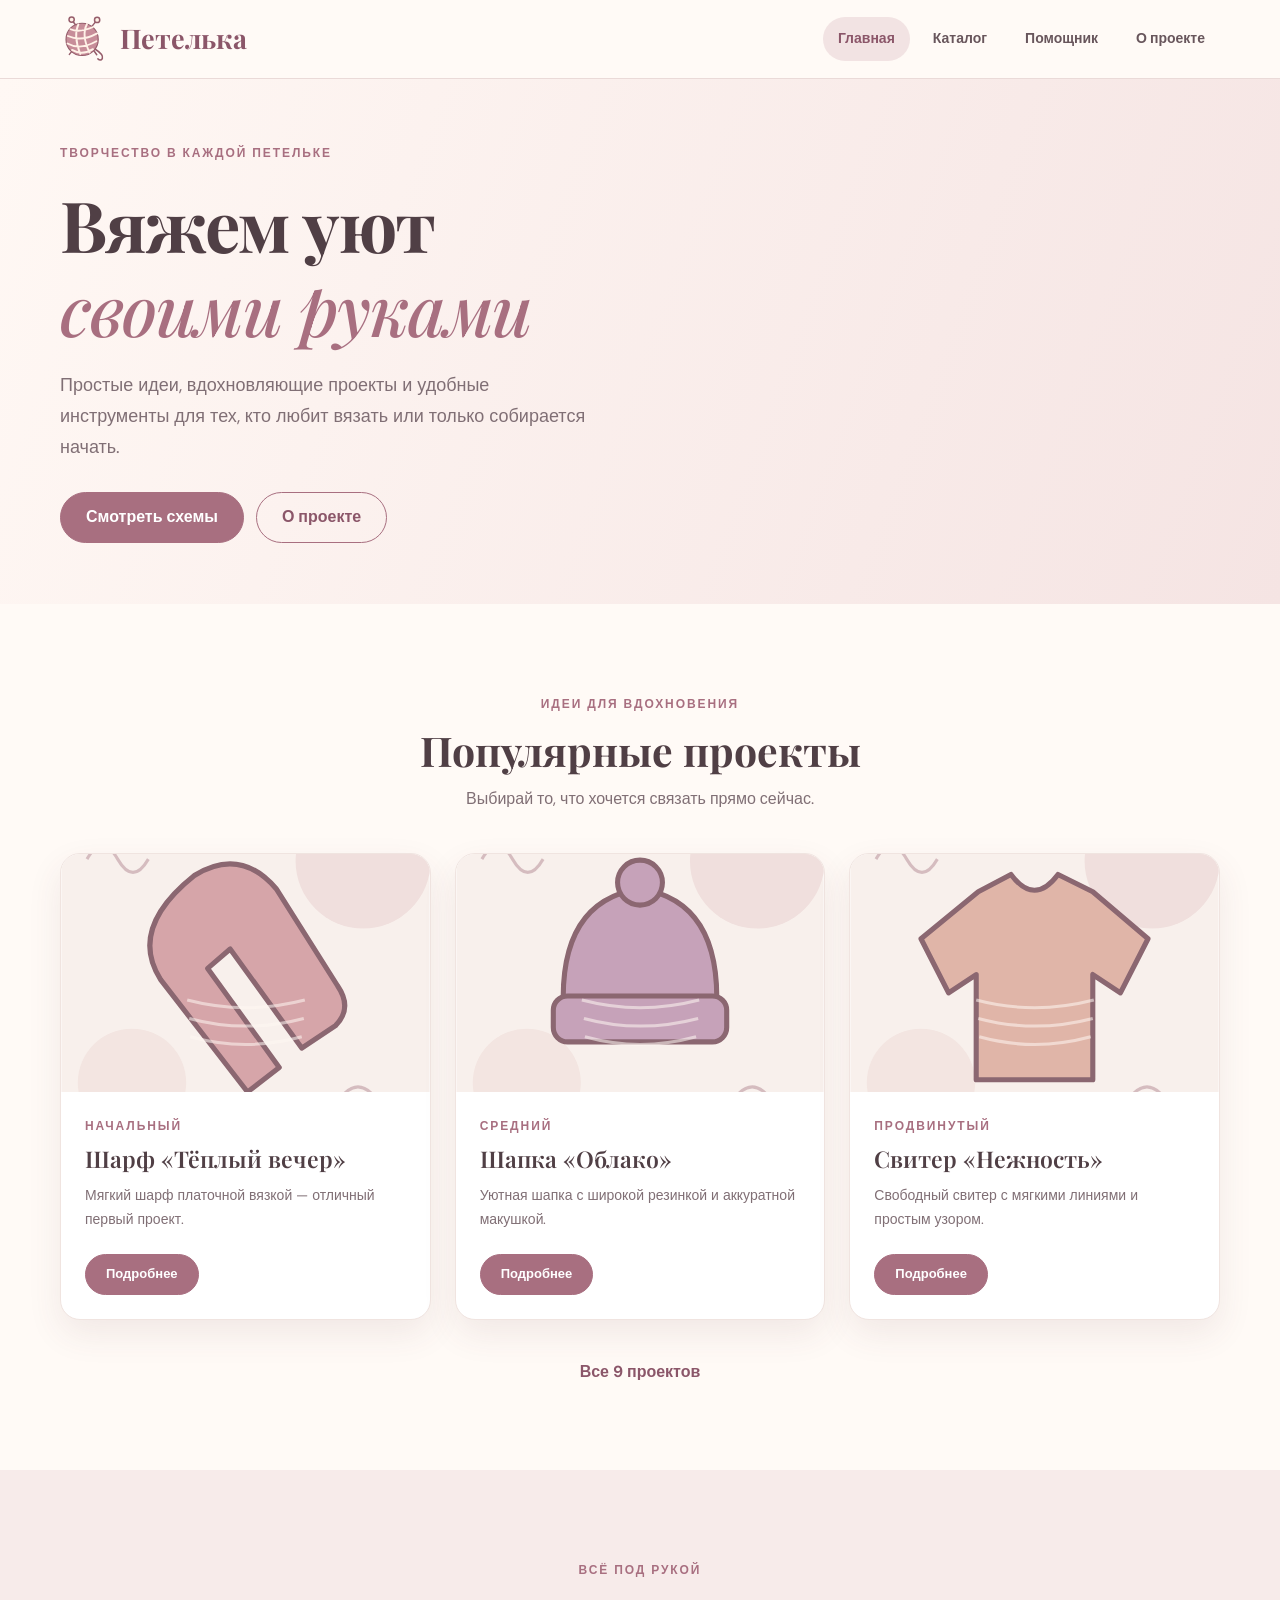
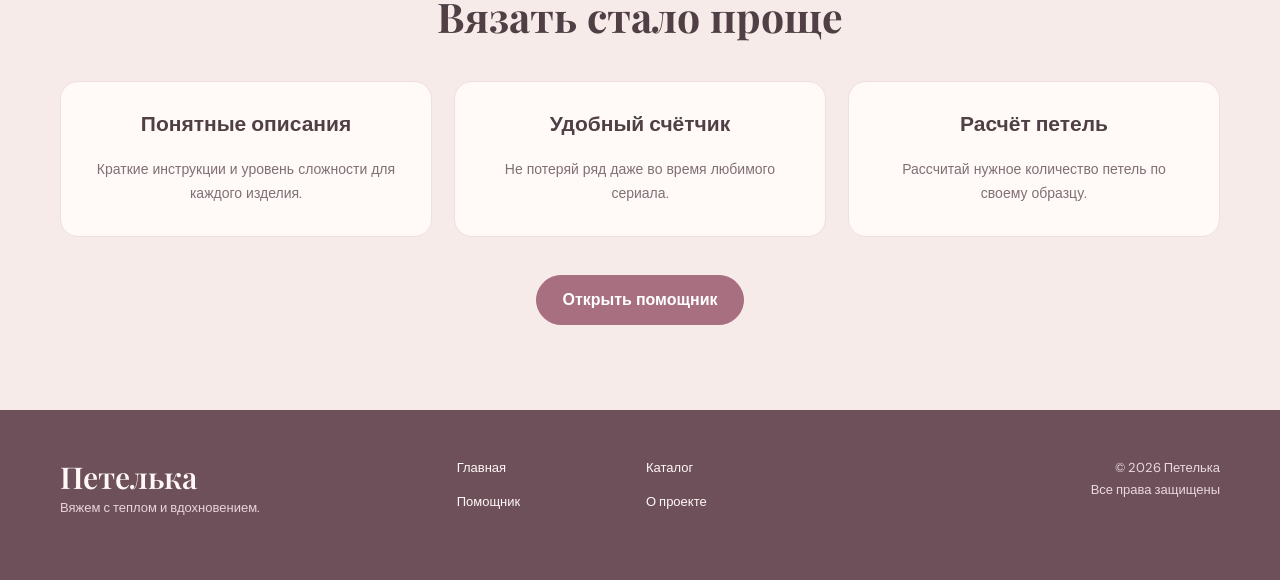
==== index.html @ 20da12c6 "Initial commit: Petelka website" ====
<!DOCTYPE html>
<html lang="ru">
 <head>
  <meta charset="utf-8"/>
  <meta content="width=device-width, initial-scale=1.0" name="viewport"/>
  <meta content="Петелька - уютный сайт о вязании: схемы, полезные инструменты и вдохновение." name="description"/>
  <title>
   Главная — Петелька
  </title>
  <link href="css/style.css" rel="stylesheet"/>
  <script defer="" src="js/main.js">
  </script>
 </head>
 <body>
  <header class="site-header">
   <div class="container site-header__inner">
    <a class="site-header__brand" href="index.html">
     <img alt="Клубок со спицами" class="site-header__logo-img" src="images/logo.svg"/>
     <span>
      Петелька
     </span>
    </a>
    <nav aria-label="Основная навигация" class="site-header__nav">
     <a class="site-header__link is-active" href="index.html">
      Главная
     </a>
     <a class="site-header__link" href="catalog.html">
      Каталог
     </a>
     <a class="site-header__link" href="helper.html">
      Помощник
     </a>
     <a class="site-header__link" href="about.html">
      О проекте
     </a>
    </nav>
   </div>
  </header>
  <main>
   <section class="hero">
    <div class="container hero__inner">
     <div>
      <span class="eyebrow">
       Творчество в каждой петельке
      </span>
      <h1>
       Вяжем уют
       <br/>
       <em>
        своими руками
       </em>
      </h1>
      <p>
       Простые идеи, вдохновляющие проекты и удобные инструменты для тех, кто любит вязать или только собирается начать.
      </p>
      <div class="hero__actions">
       <a class="button" href="catalog.html">
        Смотреть схемы 
       </a>
       <a class="button button--outline" href="about.html">
        О проекте
       </a>
      </div>
     </div>
    </div>
   </section>
   <section class="section container">
    <div class="section__heading">
     <span class="eyebrow">
      Идеи для вдохновения
     </span>
     <h2>
      Популярные проекты
     </h2>
     <p>
      Выбирай то, что хочется связать прямо сейчас.
     </p>
    </div>
    <div class="cards">
     <article class="product-card">
      <img alt="Шарф «Тёплый вечер»" loading="lazy" src="images/scarf.svg"/>
      <div class="product-card__content">
       <span class="eyebrow">
        Начальный
       </span>
       <h3>
        Шарф «Тёплый вечер»
       </h3>
       <p>
        Мягкий шарф платочной вязкой — отличный первый проект.
       </p>
       <a class="button button--small" href="catalog.html?item=scarf">
        Подробнее 
       </a>
      </div>
     </article>
     <article class="product-card">
      <img alt="Шапка «Облако»" loading="lazy" src="images/hat.svg"/>
      <div class="product-card__content">
       <span class="eyebrow">
        Средний
       </span>
       <h3>
        Шапка «Облако»
       </h3>
       <p>
        Уютная шапка с широкой резинкой и аккуратной макушкой.
       </p>
       <a class="button button--small" href="catalog.html?item=hat">
        Подробнее 
       </a>
      </div>
     </article>
     <article class="product-card">
      <img alt="Свитер «Нежность»" loading="lazy" src="images/sweater.svg"/>
      <div class="product-card__content">
       <span class="eyebrow">
        Продвинутый
       </span>
       <h3>
        Свитер «Нежность»
       </h3>
       <p>
        Свободный свитер с мягкими линиями и простым узором.
       </p>
       <a class="button button--small" href="catalog.html?item=sweater">
        Подробнее        </a>
      </div>
     </article>
    </div>
    <div class="section__action">
     <a class="text-link" href="catalog.html">
      Все 9 проектов 
     </a>
    </div>
   </section>
   <section class="section section--tinted">
    <div class="container">
     <div class="section__heading">
      <span class="eyebrow">
       Всё под рукой
      </span>
      <h2>
       Вязать стало проще
      </h2>
     </div>
     <div class="features">
      <article>
       <h3>
        Понятные описания
       </h3>
       <p>
        Краткие инструкции и уровень сложности для каждого изделия.
       </p>
      </article>
      <article>
       <h3>
        Удобный счётчик
       </h3>
       <p>
        Не потеряй ряд даже во время любимого сериала.
       </p>
      </article>
      <article>
       <h3>
        Расчёт петель
       </h3>
       <p>
        Рассчитай нужное количество петель по своему образцу.
       </p>
      </article>
     </div>
     <div class="section__action">
      <a class="button" href="helper.html">
       Открыть помощник 
      </a>
     </div>
    </div>
   </section>
  </main>
  <footer class="site-footer">
   <div class="container site-footer__inner">
    <div>
     <a class="site-footer__wordmark" href="index.html">
      Петелька
     </a>
     <p>
      Вяжем с теплом и вдохновением.
     </p>
    </div>
    <div class="site-footer__links">
     <a href="index.html">
      Главная
     </a>
     <a href="catalog.html">
      Каталог
     </a>
     <a href="helper.html">
      Помощник
     </a>
     <a href="about.html">
      О проекте
     </a>
    </div>
    <div class="site-footer__copyright">
     © 2026 Петелька
     <br/>
     Все права защищены
    </div>
   </div>
  </footer>
  <button aria-label="Вернуться наверх" class="to-top" id="toTop" type="button">
   ⌃
  </button>
 </body>
</html>
---- css/style.css ----
@import url('https://fonts.googleapis.com/css2?family=DM+Sans:wght@400;500;600;700&family=Playfair+Display:ital,wght@0,500;0,600;0,700;1,500&display=swap');
:root {
    --ink:#503f45;
    --muted:#806f75;
    --rose:#a86f80;
    --rose-dark:#8b5669;
    --cream:#fffaf6;
    --blush:#f8eeec;
    --line:#eadad8;
    --white:#fff;
    --shadow:0 14px 35px rgba(96,59,66,.09)
}

* {
    box-sizing:border-box
}

html {
    scroll-behavior:smooth
}

body {
    margin:0;
    background:var(--cream);
    color:var(--ink);
    font:16px/1.7 'DM Sans',Arial,sans-serif
}

a {
    color:inherit;
    text-decoration:none
}

button,input,select {
    font:inherit
}

button {
    cursor:pointer
}

img {
    display:block;
    max-width:100%
}

.container {
    width:min(1160px,calc(100% - 44px));
    margin:auto
}

h1,h2,h3,p {
    margin-top:0
}

h1,h2,h3 {
    line-height:1.2
}

h1,h2 {
    font-family:'Playfair Display',Georgia,serif
}

h1 {
    font-size:clamp(42px,5.5vw,76px);
    letter-spacing:-1.5px
}

h2 {
    font-size:clamp(29px,3.2vw,43px)
}

h3 {
    font-size:21px
}

.eyebrow {
    font-size:12px;
    letter-spacing:.16em;
    text-transform:uppercase;
    font-weight:700;
    color:var(--rose)
}

.site-header {
    position:sticky;
    top:0;
    z-index:30;
    background:rgba(255,250,246,.96);
    border-bottom:1px solid var(--line);
    backdrop-filter:blur(12px)
}

.site-header__inner {
    min-height:78px;
    display:flex;
    justify-content:space-between;
    align-items:center;
    gap:24px
}

.site-header__brand {
    display:flex;
    align-items:center;
    gap:12px;
    color:var(--rose-dark);
    font-family:'Playfair Display',Georgia,serif;
    font-size:27px;
    font-weight:700
}

.site-header__logo-img {
    width:48px;
    height:48px
}

.site-header__nav {
    display:flex;
    flex-wrap:wrap;
    gap:8px
}

.site-header__link {
    padding:10px 15px;
    border-radius:100px;
    font-size:14px;
    font-weight:600;
    color:#68565c
}

.site-header__link:hover,.site-header__link.is-active {
    background:#f2e3e3;
    color:var(--rose-dark)
}

.hero {
    background:linear-gradient(110deg,#fff8f4,#f5e4e3);
    overflow:hidden
}

.hero__inner {
    min-height:525px;
    display:grid;
    grid-template-columns:1.1fr .9fr;
    align-items:center;
    gap:30px;
    padding-top:58px;
    padding-bottom:60px
}

.hero h1 {
    margin:16px 0 20px
}

.hero h1 em {
    color:var(--rose);
    font-weight:500
}

.hero p {
    max-width:540px;
    color:var(--muted);
    font-size:18px
}

.hero__actions {
    display:flex;
    flex-wrap:wrap;
    gap:12px;
    margin-top:30px
}

.hero__art {
    height:360px;
    border-radius:48% 52% 44% 56%;
    background:#edd3d6;
    display:flex;
    align-items:center;
    justify-content:center;
    position:relative
}

.hero__art img {
    width:70%;
    height:75%;
    filter:drop-shadow(0 14px 10px #a7797955)
}

.hero__art-caption {
    position:absolute;
    bottom:16px;
    background:#fff9f4;
    padding:9px 19px;
    border-radius:30px;
    font-size:13px;
    color:var(--rose-dark)
}

.button {
    display:inline-flex;
    align-items:center;
    justify-content:center;
    border:1px solid var(--rose);
    border-radius:999px;
    background:var(--rose);
    color:#fff;
    padding:13px 25px;
    font-weight:700;
    line-height:1.4;
    transition:background .2s,transform .2s
}

.button:hover {
    background:var(--rose-dark);
    transform:translateY(-1px)
}

.button--outline {
    background:transparent;
    color:var(--rose-dark)
}

.button--outline:hover {
    background:#f4e2e4;
    color:var(--rose-dark)
}

.button--small {
    font-size:13px;
    padding:10px 20px
}

.section {
    padding-top:85px;
    padding-bottom:85px
}

.section--tinted {
    background:#f7ebea
}

.section__heading {
    text-align:center;
    margin-bottom:40px
}

.section__heading h2 {
    margin:10px 0
}

.section__heading p {
    color:var(--muted)
}

.cards {
    display:grid;
    grid-template-columns:repeat(3,minmax(0,1fr));
    gap:24px
}

.product-card {
    overflow:hidden;
    border-radius:20px;
    background:white;
    border:1px solid #f0e4e0;
    box-shadow:var(--shadow);
    display:flex;
    flex-direction:column
}

.product-card>img {
    width:100%;
    height:238px;
    object-fit:cover
}

.product-card__content {
    padding:24px;
    display:flex;
    flex:1;
    flex-direction:column;
    align-items:flex-start
}

.product-card h2,.product-card h3 {
    font:600 23px/1.3 'Playfair Display',Georgia,serif;
    margin:8px 0 10px
}

.product-card p {
    font-size:14px;
    color:var(--muted);
    flex:1;
    margin-bottom:23px
}

.product-card__tags {
    display:flex;
    gap:7px;
    flex-wrap:wrap
}

.product-card__tags span {
    font-size:11px;
    background:#f7ecec;
    border-radius:30px;
    padding:4px 10px;
    color:#865d6a
}

.section__action {
    text-align:center;
    margin-top:38px
}

.text-link {
    font-weight:700;
    color:var(--rose-dark)
}

.features {
    display:grid;
    grid-template-columns:repeat(3,1fr);
    gap:22px
}

.features article {
    background:#fffaf8;
    border:1px solid #f0dfdf;
    border-radius:18px;
    padding:30px;
    text-align:center
}

.features p {
    color:var(--muted);
    font-size:14px;
    margin:0
}

.feature-icon {
    display:inline-flex;
    width:60px;
    height:60px;
    border-radius:50%;
    background:#f1dfe1;
    color:var(--rose-dark);
    align-items:center;
    justify-content:center;
    font:600 23px 'Playfair Display',serif;
    margin-bottom:18px
}

.page-banner {
    background:linear-gradient(115deg,#f7e9e7,#fff8f4);
    padding:70px 0;
    text-align:center
}

.page-banner h1 {
    font-size:clamp(42px,5vw,62px);
    margin:12px 0
}

.page-banner p {
    color:var(--muted);
    margin:0
}

.filters {
    display:flex;
    align-items:end;
    gap:16px;
    flex-wrap:wrap;
    background:white;
    border:1px solid var(--line);
    padding:22px;
    border-radius:20px;
    margin-bottom:20px
}

.filters label,.field {
    display:flex;
    flex-direction:column;
    gap:8px;
    font-size:13px;
    font-weight:700;
    color:#755c65
}

.filters label {
    flex:1;
    min-width:170px
}

input,select {
    width:100%;
    min-height:47px;
    border:1px solid #e5d6d3;
    border-radius:10px;
    background:#fffdfa;
    padding:10px 13px;
    color:var(--ink);
    outline-color:var(--rose)
}

.button--filter {
    height:47px
}

.results-count {
    color:var(--muted);
    font-size:14px
}

.empty-state {
    text-align:center;
    padding:45px
}

.product-dialog {
    width:min(850px,calc(100% - 32px));
    max-height:90vh;
    overflow:auto;
    border:0;
    border-radius:22px;
    padding:32px;
    box-shadow:0 25px 80px #35252d55;
    color:var(--ink)
}

.product-dialog::backdrop {
    background:#33202b99
}

.product-dialog__inner {
    display:grid;
    grid-template-columns:.9fr 1.1fr;
    gap:30px;
    align-items:start
}

.product-dialog__inner>img {
    border-radius:18px
}

.product-dialog__inner h2 {
    font-size:35px;
    margin:10px 0
}

.product-dialog__inner h3 {
    margin:20px 0 10px
}

.product-dialog__inner p {
    color:var(--muted)
}

.product-dialog__close {
    float:right;
    border:0;
    background:#f4e5e5;
    border-radius:50%;
    font-size:28px;
    line-height:1;
    width:39px;
    height:39px;
    margin:-12px -12px 14px 10px
}

.note {
    font-size:12px;
    color:var(--muted)
}

.tool-grid {
    display:grid;
    grid-template-columns:1fr 1fr;
    gap:25px
}

.tool-card {
    padding:38px;
    border-radius:22px;
    background:#fff;
    border:1px solid var(--line);
    box-shadow:var(--shadow)
}

.tool-card__icon {
    color:var(--rose);
    font-size:35px
}

.tool-card h2 {
    font-size:34px;
    margin:10px 0
}

.tool-card>p {
    color:var(--muted)
}

.field {
    margin:18px 0
}

.counter-number {
    text-align:center;
    font:600 90px 'Playfair Display',serif;
    color:var(--rose-dark);
    margin:18px 0
}

.counter-controls {
    display:flex;
    gap:12px;
    justify-content:center
}

.counter-controls .button:first-child {
    min-width:65px;
    font-size:25px
}

.progress-track {
    height:13px;
    background:#f0e2e3;
    border-radius:20px;
    overflow:hidden;
    margin-top:30px
}

.progress-fill {
    width:0;
    height:100%;
    background:var(--rose);
    transition:width .25s
}

.progress-label {
    text-align:center;
    font-size:13px
}

.text-button {
    display:block;
    margin:10px auto;
    border:0;
    background:none;
    color:var(--rose-dark);
    text-decoration:underline
}

.tool-card form .button {
    width:100%;
    margin-top:8px
}

.calculation-result {
    background:#f7eeed;
    border-radius:13px;
    padding:18px;
    margin:22px 0 14px;
    text-align:center;
    color:var(--rose-dark);
    font-weight:700
}

.about-layout {
    display:grid;
    grid-template-columns:1.2fr .8fr;
    align-items:center;
    gap:60px
}

.about-layout p,.about-bottom p {
    color:var(--muted)
}

.about-layout .button {
    margin-top:15px
}

.about-illustration {
    border-radius:40px;
    background:#f1dfe1;
    min-height:340px;
    display:flex;
    align-items:center;
    justify-content:center
}

.about-illustration img {
    width:65%;
    height:280px
}

.about-bottom {
    text-align:center
}

.site-footer {
    background:#6e505b;
    color:#fff8f6;
    padding:47px 0
}

.site-footer__inner {
    display:grid;
    grid-template-columns:1fr 1fr 1fr;
    gap:30px;
    align-items:start
}

.site-footer__wordmark {
    font:600 30px 'Playfair Display',serif
}

.site-footer p {
    font-size:13px;
    color:#e9d4d9
}

.site-footer__links {
    display:grid;
    grid-template-columns:1fr 1fr;
    gap:12px;
    font-size:13px
}

.site-footer__links a:hover {
    text-decoration:underline
}

.site-footer__copyright {
    text-align:right;
    font-size:13px;
    color:#ead9dd
}

.to-top {
    position:fixed;
    right:26px;
    bottom:26px;
    width:48px;
    height:48px;
    border-radius:50%;
    border:0;
    background:var(--rose);
    color:#fff;
    font-size:26px;
    box-shadow:var(--shadow);
    opacity:0;
    visibility:hidden;
    transition:.2s;
    z-index:20
}

.to-top.is-visible {
    opacity:1;
    visibility:visible
}

@media(max-width:800px) {
    .hero__inner,.about-layout,.tool-grid {
        grid-template-columns:1fr
    }

    .hero__art {
        height:270px
    }

    .cards,.features {
        grid-template-columns:repeat(2,1fr)
    }

    .site-header__inner {
        flex-direction:column;
        padding:12px 0;
        gap:8px
    }

    .site-header__nav {
        justify-content:center
    }

    .site-header__link {
        padding:7px 9px;
        font-size:12px
    }

    .product-dialog__inner {
        grid-template-columns:1fr
    }

    .product-dialog__inner>img {
        max-height:260px;
        width:100%;
        object-fit:cover
    }

}

@media(max-width:550px) {
    .cards,.features,.site-footer__inner {
        grid-template-columns:1fr
    }

    .site-footer__copyright {
        text-align:left
    }

    .hero__inner {
        padding-top:35px
    }

    .section {
        padding-top:55px;
        padding-bottom:55px
    }

    .tool-card {
        padding:24px
    }

    .product-card>img {
        height:220px
    }

}
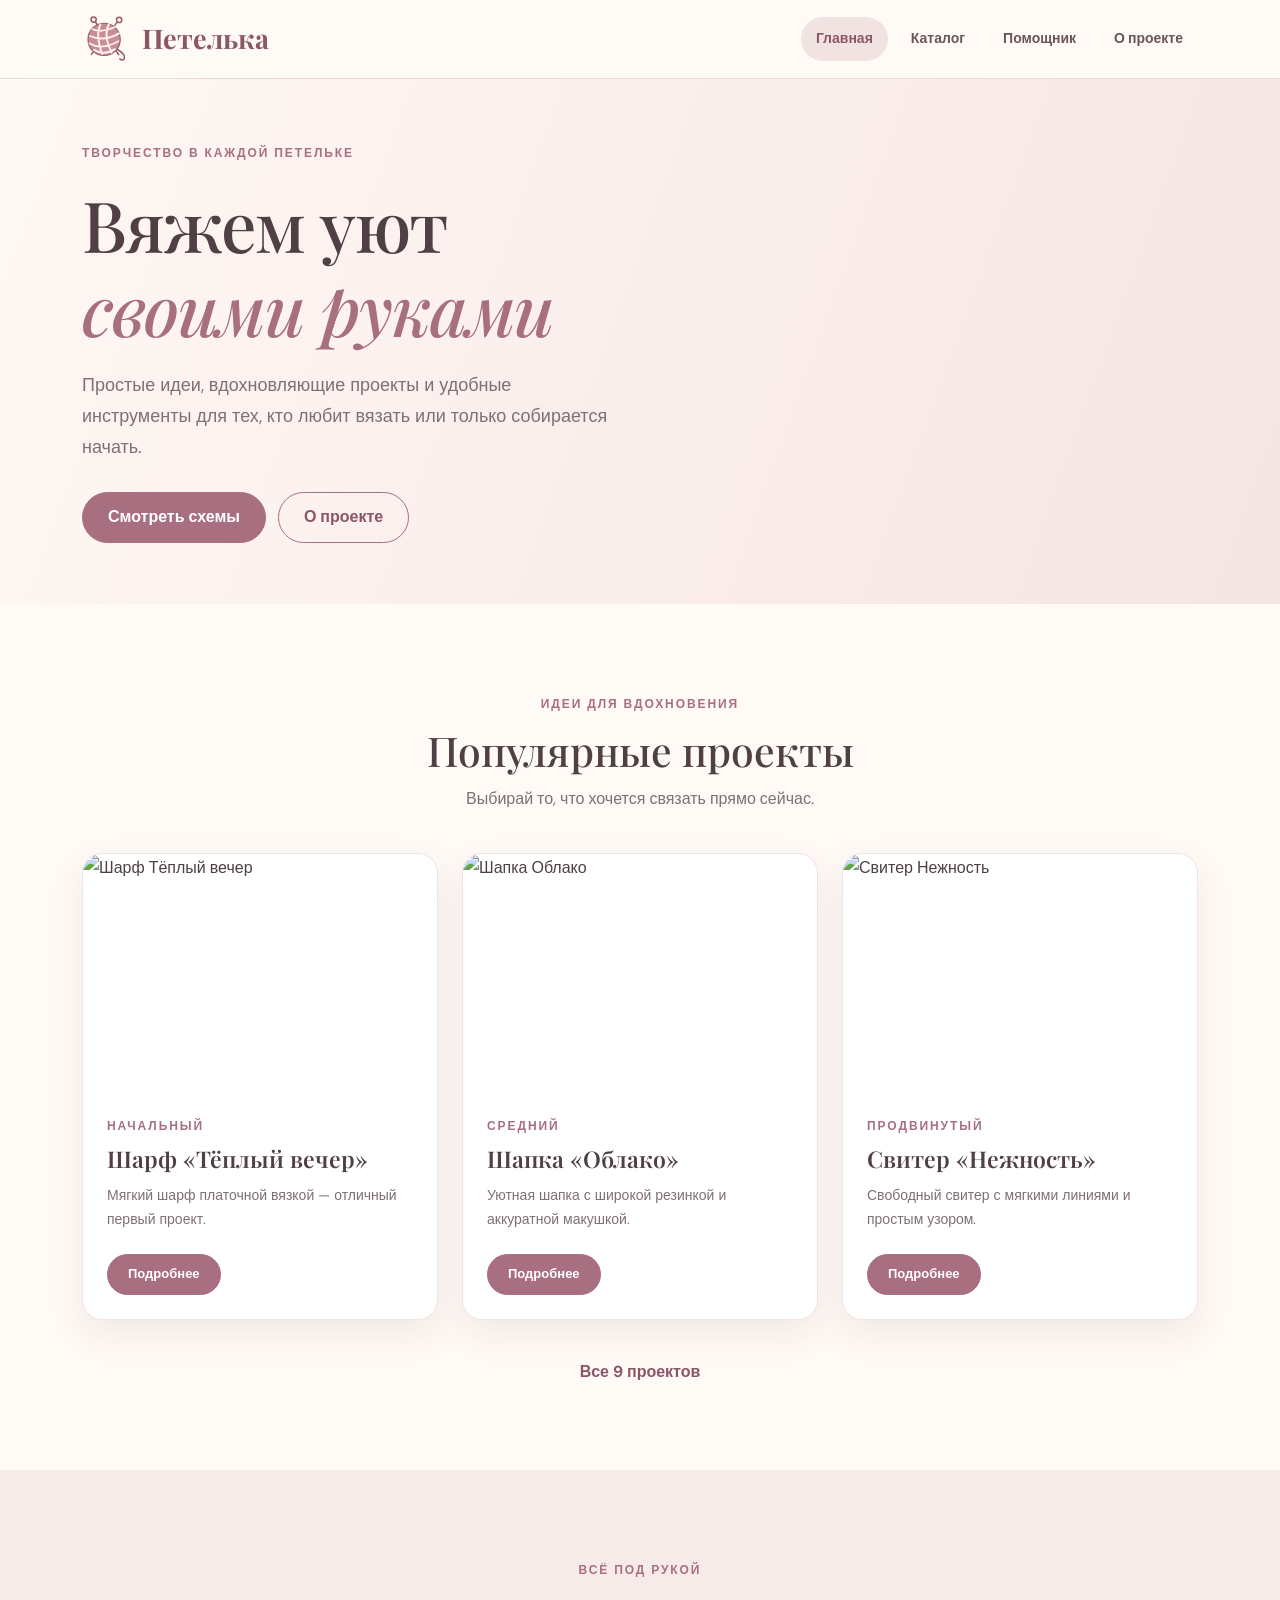
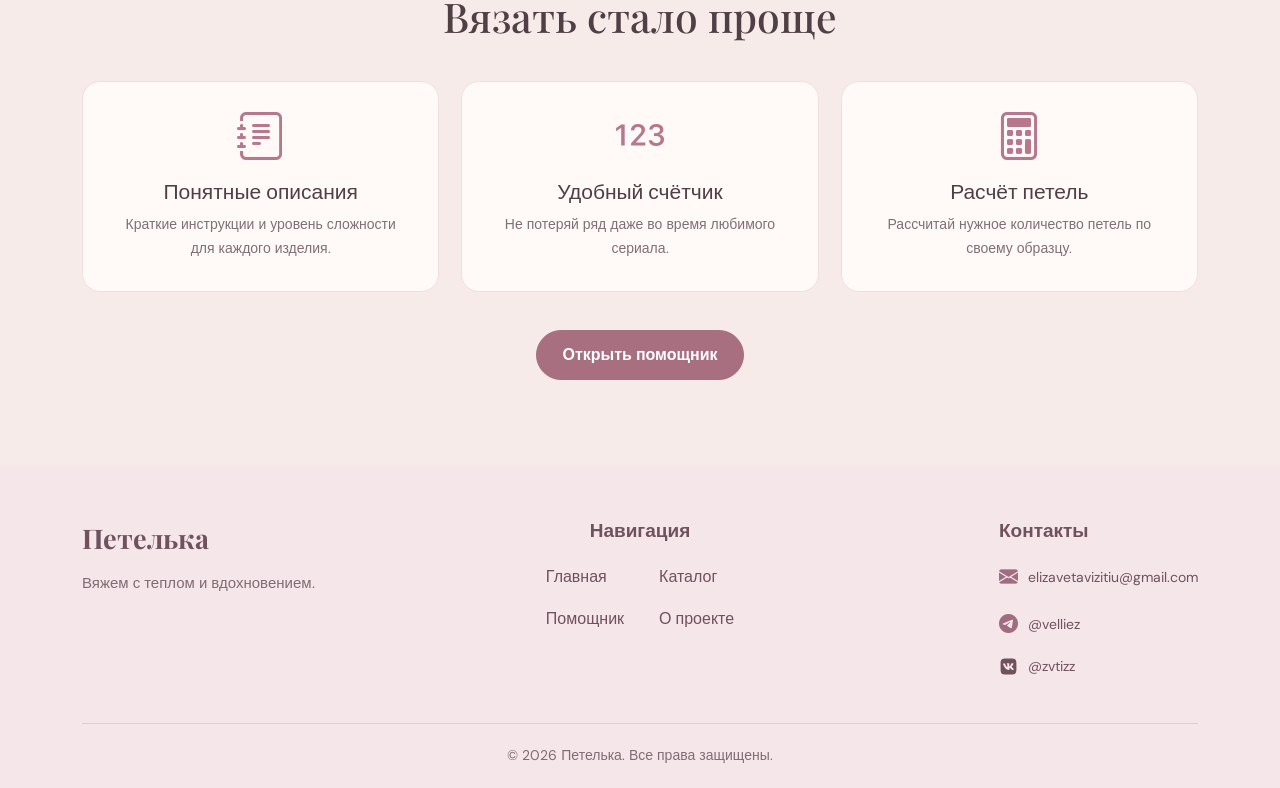
==== commit 08c38514: "Практики 9-11 защищены" ====
--- a/index.html
+++ b/index.html
@@ -4,6 +4,11 @@
   <meta charset="utf-8"/>
   <meta content="width=device-width, initial-scale=1.0" name="viewport"/>
   <meta content="Петелька - уютный сайт о вязании: схемы, полезные инструменты и вдохновение." name="description"/>
+  <link
+    href="https://cdn.jsdelivr.net/npm/bootstrap@5.3.3/dist/css/bootstrap.min.css"
+    rel="stylesheet"
+>
+    <link rel="stylesheet" href="https://cdn.jsdelivr.net/npm/bootstrap-icons@1.11.3/font/bootstrap-icons.min.css">
   <title>
    Главная — Петелька
   </title>
@@ -78,7 +83,8 @@
     </div>
     <div class="cards">
      <article class="product-card">
-      <img alt="Шарф «Тёплый вечер»" loading="lazy" src="images/scarf.svg"/>
+      <img src="https://i.pinimg.com/736x/09/65/2b/09652b4a549f64d37186a0dfbe4d0c9b.jpg" alt="Шарф Тёплый вечер"
+                            >
       <div class="product-card__content">
        <span class="eyebrow">
         Начальный
@@ -95,7 +101,10 @@
       </div>
      </article>
      <article class="product-card">
-      <img alt="Шапка «Облако»" loading="lazy" src="images/hat.svg"/>
+      <img
+                                src="https://cs5.livemaster.ru/storage/21/80/277b999f68014f52a3564690777j--aksessuary-vyazanaya-shapka-s-otvorotom-kosichka.jpg"
+                                alt="Шапка Облако"
+                            >
       <div class="product-card__content">
        <span class="eyebrow">
         Средний
@@ -112,7 +121,10 @@
       </div>
      </article>
      <article class="product-card">
-      <img alt="Свитер «Нежность»" loading="lazy" src="images/sweater.svg"/>
+     <img
+                                src="https://cs2.livemaster.ru/storage/d9/90/63cb29f9cf306566a83afc92ac0q--odezhda-vyazanyj-sviter-iz-peruanskoj-shersti.jpg"
+                                alt="Свитер Нежность"
+                            >
       <div class="product-card__content">
        <span class="eyebrow">
         Продвинутый
@@ -146,6 +158,7 @@
      </div>
      <div class="features">
       <article>
+        <i class="bi bi-journal-text home-feature-icon" aria-hidden="true"></i>
        <h3>
         Понятные описания
        </h3>
@@ -154,6 +167,7 @@
        </p>
       </article>
       <article>
+        <i class="bi bi-123 home-feature-icon" aria-hidden="true"></i>
        <h3>
         Удобный счётчик
        </h3>
@@ -162,6 +176,7 @@
        </p>
       </article>
       <article>
+        <i class="bi bi-calculator home-feature-icon" aria-hidden="true"></i>
        <h3>
         Расчёт петель
        </h3>
@@ -178,37 +193,90 @@
     </div>
    </section>
   </main>
-  <footer class="site-footer">
-   <div class="container site-footer__inner">
-    <div>
-     <a class="site-footer__wordmark" href="index.html">
-      Петелька
-     </a>
-     <p>
-      Вяжем с теплом и вдохновением.
-     </p>
-    </div>
-    <div class="site-footer__links">
-     <a href="index.html">
-      Главная
-     </a>
-     <a href="catalog.html">
-      Каталог
-     </a>
-     <a href="helper.html">
-      Помощник
-     </a>
-     <a href="about.html">
-      О проекте
-     </a>
-    </div>
-    <div class="site-footer__copyright">
-     © 2026 Петелька
-     <br/>
-     Все права защищены
-    </div>
-   </div>
-  </footer>
+  
+
+<footer class="site-footer">
+    <div class="container">
+
+        <div class="site-footer__grid">
+
+            <!-- ЛЕВАЯ КОЛОНКА -->
+            <div class="site-footer__about">
+                <a class="site-footer__wordmark" href="index.html">
+                    Петелька
+                </a>
+
+                <p>
+                    Вяжем с теплом и вдохновением.
+                </p>
+            </div>
+
+           
+<!-- НАВИГАЦИЯ ПО ЦЕНТРУ -->
+<nav class="site-footer__navigation"
+     aria-label="Навигация в подвале">
+
+    <h3>Навигация</h3>
+
+    <div class="site-footer__nav-grid">
+        <a href="index.html">Главная</a>
+        <a href="catalog.html">Каталог</a>
+        <a href="helper.html">Помощник</a>
+        <a href="about.html">О проекте</a>
+    </div>
+
+</nav>
+
+
+            <!-- КОНТАКТЫ СПРАВА -->
+            <div class="site-footer__contacts">
+
+                <h3>Контакты</h3>
+
+                <!-- Почта -->
+                <a href="mailto:elizavetavizitiu@gmail.com">
+                    <i class="bi bi-envelope-fill"></i>
+                    elizavetavizitiu@gmail.com
+                </a>
+
+                <!-- Telegram -->
+                <a href="https://t.me/velliez"
+                   target="_blank"
+                   rel="noopener noreferrer">
+                    <i class="bi bi-telegram"></i>
+                    @velliez
+                </a>
+
+                <!-- ВКонтакте -->
+                
+<a href="https://vk.com/zvtizz"
+   target="_blank"
+   rel="noopener noreferrer">
+    <svg xmlns="http://www.w3.org/2000/svg"
+         width="19"
+         height="19"
+         viewBox="0 0 24 24"
+         fill="currentColor"
+         aria-hidden="true"
+         style="flex-shrink: 0;">
+        <path d="M15.073 2H8.937C3.33 2 2 3.33 2 8.927v6.146C2 20.67 3.33 22 8.927 22h6.146C20.67 22 22 20.67 22 15.073V8.937C22 3.33 20.67 2 15.073 2zm3.073 14.27h-1.45c-.55 0-.72-.44-1.71-1.43-.87-.84-1.25-.95-1.46-.95-.3 0-.39.08-.39.5v1.31c0 .36-.12.57-1.06.57-1.57 0-3.31-.95-4.54-2.72-1.85-2.6-2.36-4.55-2.36-4.95 0-.22.08-.42.5-.42h1.45c.37 0 .51.16.65.55.72 2.08 1.93 3.9 2.43 3.9.19 0 .28-.09.28-.59V9.72c-.06-1.07-.63-1.16-.63-1.54 0-.18.15-.36.38-.36h2.28c.31 0 .42.17.42.53v3.08c0 .33.14.45.23.45.19 0 .35-.12.7-.47 1.08-1.21 1.85-3.07 1.85-3.07.1-.22.27-.42.64-.42h1.45c.44 0 .54.22.44.52-.19.88-2.03 3.48-2.03 3.48-.16.26-.22.38 0 .67.16.22.69.68 1.04 1.09.64.73 1.13 1.35 1.26 1.78.13.42-.08.64-.51.64z"/>
+    </svg>
+    @zvtizz
+</a>
+
+
+            </div>
+
+        </div>
+
+        <!-- НИЖНЯЯ СТРОКА -->
+        <div class="site-footer__bottom">
+            © 2026 Петелька. Все права защищены.
+        </div>
+
+    </div>
+</footer>
+
   <button aria-label="Вернуться наверх" class="to-top" id="toTop" type="button">
    ⌃
   </button>
--- a/css/style.css
+++ b/css/style.css
@@ -702,6 +702,13 @@
     }
 
 }
+.footer__bottom {
+    border-top: 1px solid #e5cbd3;
+    padding: 15px 0;
+    margin-top: 25px;
+    font-size: 14px;
+    color: #8b6b75;
+}
 
 @media(max-width:550px) {
     .cards,.features,.site-footer__inner {
@@ -730,3 +737,393 @@
     }
 
 }
+.footer__contacts {
+    text-align: left;
+    width: max-content;
+    max-width: 100%;
+    margin-left: auto;
+    margin-right: 0;
+}
+
+.footer__contacts h5,
+.footer__contacts p {
+    text-align: left;
+}
+/* Закреплённый фильтр каталога */
+.catalog__filters {
+    position: sticky;
+    top: 85px;
+    z-index: 100;
+    background-color: #fff8f6;
+    padding: 15px 20px;
+    border-radius: 12px;
+    box-shadow: 0 4px 12px rgba(0, 0, 0, 0.08);
+}
+
+/* Растягиваем колонку фильтров по высоте каталога */
+.catalog-layout > .row {
+    align-items: stretch !important;
+}
+
+/* Колонка фильтров */
+.catalog-layout aside {
+    align-self: stretch;
+    position: relative;
+}
+
+/* Закреплённый блок фильтров */
+.catalog-sidebar {
+    position: sticky !important;
+    top: 100px !important;
+    z-index: 100;
+    height: fit-content;
+
+    background-color: #fff8f6;
+    border: 1px solid #ead5dc;
+    border-radius: 16px;
+    padding: 24px;
+    box-shadow: 0 4px 15px rgba(112, 81, 94, 0.08);
+}
+
+/* Шапка всегда выше фильтров */
+.site-header {
+    position: sticky;
+    top: 0;
+    z-index: 1050;
+}
+
+/* Всплывающее окно с описанием изделия */
+.product-dialog {
+    width: min(900px, 92vw);
+    max-height: 85vh;
+    padding: 35px;
+    border: none;
+    border-radius: 20px;
+    background-color: #fffaf7;
+    box-shadow: 0 20px 60px rgba(0, 0, 0, 0.2);
+    color: #70515e;
+    overflow-y: auto;
+}
+
+.product-dialog::backdrop {
+    background-color: rgba(40, 25, 32, 0.65);
+}
+
+.product-dialog__inner {
+    display: grid;
+    grid-template-columns: 260px minmax(0, 1fr);
+    gap: 30px;
+    align-items: start;
+}
+
+.product-dialog__inner > img {
+    width: 100%;
+    max-height: 350px;
+    object-fit: cover;
+    border-radius: 15px;
+}
+
+.product-dialog h2 {
+    margin: 12px 0 20px;
+    color: #70515e;
+}
+
+.product-dialog h3 {
+    margin: 25px 0 15px;
+    color: #70515e;
+}
+
+.product-dialog p {
+    line-height: 1.8;
+}
+
+#dialogDesc {
+    white-space: pre-line;
+}
+
+.product-dialog__close {
+    position: absolute;
+    top: 12px;
+    right: 18px;
+    border: none;
+    background: transparent;
+    color: #70515e;
+    font-size: 32px;
+    cursor: pointer;
+}
+
+@media (max-width: 650px) {
+    .product-dialog {
+        padding: 25px 18px;
+    }
+
+    .product-dialog__inner {
+        grid-template-columns: 1fr;
+    }
+
+    .product-dialog__inner > img {
+        max-height: 250px;
+    }
+}
+
+/* Хлебные крошки */
+.breadcrumbs {
+    padding: 18px 0;
+    background-color: #fff8f6;
+    border-bottom: 1px solid #ead5dc;
+}
+
+.breadcrumbs__list {
+    display: flex;
+    align-items: center;
+    flex-wrap: wrap;
+    gap: 10px;
+    margin: 0;
+    padding: 0;
+    list-style: none;
+}
+
+.breadcrumbs__list a {
+    color: #a06c80;
+    text-decoration: none;
+}
+
+.breadcrumbs__list a:hover {
+    text-decoration: underline;
+}
+
+.breadcrumbs__current {
+    color: #70515e;
+    font-weight: 500;
+}
+
+.breadcrumbs__separator {
+    color: #bba1aa;
+}
+
+.beginner-tips {
+    padding-top: 70px;
+    padding-bottom: 90px;
+}
+
+.beginner-tip {
+    height: 100%;
+    padding: 30px;
+    background: #fff8f6;
+    border: 1px solid #ead5dc;
+    border-radius: 18px;
+    transition: transform 0.2s ease;
+}
+
+.beginner-tip:hover {
+    transform: translateY(-4px);
+}
+
+.beginner-tip i {
+    display: block;
+    margin-bottom: 18px;
+    color: #b7788e;
+    font-size: 32px;
+}
+
+.beginner-tip h3 {
+    margin-bottom: 15px;
+    color: #70515e;
+    font-size: 21px;
+}
+
+.beginner-tip p {
+    margin-bottom: 0;
+    color: #715d65;
+    line-height: 1.8;
+}
+
+/* ===== ОБЩИЙ ФУТЕР ===== */
+
+.site-footer {
+    padding: 55px 0 20px;
+    background-color: #f5e6e9;
+    color: #70515e;
+}
+
+/* Три равные колонки */
+.site-footer__grid {
+    display: grid;
+    grid-template-columns: minmax(0, 1fr)
+                           minmax(0, 1fr)
+                           minmax(0, 1fr);
+    gap: 30px;
+    align-items: start;
+}
+
+/* Левая колонка */
+.site-footer__about {
+    text-align: left;
+}
+
+.site-footer__wordmark {
+    display: inline-block;
+    margin-bottom: 15px;
+    color: #70515e;
+    font-size: 27px;
+    font-weight: 700;
+    text-decoration: none;
+}
+
+.site-footer__about p {
+    margin: 0;
+    color: #806c74;
+    font-size: 15px;
+    line-height: 1.7;
+}
+
+
+/* Навигация в футере */
+.site-footer__navigation {
+    display: flex;
+    flex-direction: column;
+    align-items: center;
+    text-align: center;
+}
+
+.site-footer__navigation h3 {
+    margin: 0 0 20px;
+    color: #70515e;
+    font-size: 19px;
+    font-weight: 600;
+}
+
+/* Ссылки в два столбца */
+.site-footer__nav-grid {
+    display: grid;
+    grid-template-columns: repeat(2, max-content);
+    column-gap: 35px;
+    row-gap: 15px;
+    justify-content: center;
+    text-align: left;
+}
+
+.site-footer__nav-grid a {
+    color: #70515e;
+    font-size: 16px;
+    text-decoration: none;
+    transition: color 0.2s ease;
+}
+
+.site-footer__nav-grid a:hover {
+    color: #b7788e;
+}
+
+
+/* Правая колонка */
+.site-footer__contacts {
+    display: flex;
+    flex-direction: column;
+    align-items: flex-start;
+    gap: 14px;
+    min-width: 0;
+    justify-self: end;
+}
+
+.site-footer__contacts h3 {
+    margin: 0 0 5px;
+    color: #70515e;
+    font-size: 19px;
+    font-weight: 600;
+}
+
+.site-footer__contacts a {
+    display: flex;
+    align-items: center;
+    gap: 10px;
+    color: #70515e;
+    font-size: 14px;
+    text-decoration: none;
+    overflow-wrap: anywhere;
+    transition: color 0.2s ease;
+}
+
+.site-footer__contacts a:hover {
+    color: #b7788e;
+}
+
+.site-footer__contacts i {
+    flex-shrink: 0;
+    color: #a06c80;
+    font-size: 19px;
+}
+
+/* Авторские права по центру */
+.site-footer__bottom {
+    margin-top: 45px;
+    padding-top: 20px;
+    border-top: 1px solid #e2cbd2;
+    color: #806c74;
+    font-size: 14px;
+    text-align: center;
+}
+
+/* Адаптивность */
+@media (max-width: 767px) {
+
+    .site-footer__grid {
+        grid-template-columns: 1fr;
+        gap: 30px;
+    }
+
+    .site-footer__about {
+        text-align: center;
+    }
+
+    .site-footer__navigation {
+        align-items: center;
+        text-align: center;
+    }
+
+    .site-footer__contacts {
+        justify-self: center;
+        align-items: center;
+        text-align: center;
+    }
+
+    .site-footer__bottom {
+        margin-top: 35px;
+        line-height: 1.6;
+    }
+}
+
+/* Векторные иконки на странице "О проекте" */
+.about-card .knitting-icon {
+    display: block;
+    width: 54px;
+    height: 54px;
+    margin-bottom: 20px;
+    color: #b7788e;
+}
+
+/* Иконки на главной */
+.home-feature-icon {
+    display: block;
+    margin-bottom: 18px;
+    color: #b7788e;
+    font-size: 48px;
+    line-height: 1;
+}
+
+/* Увеличенные иконки в помощнике */
+.beginner-tip > i {
+    font-size: 48px;
+}
+
+/* Иконки возможностей на странице "О проекте" */
+.about-feature__icon {
+    flex-basis: 82px;
+    width: 82px;
+    height: 82px;
+    font-size: 38px;
+}
+
+/* Другие декоративные иконки в карточках */
+.about-card > i {
+    font-size: 53px;
+}
